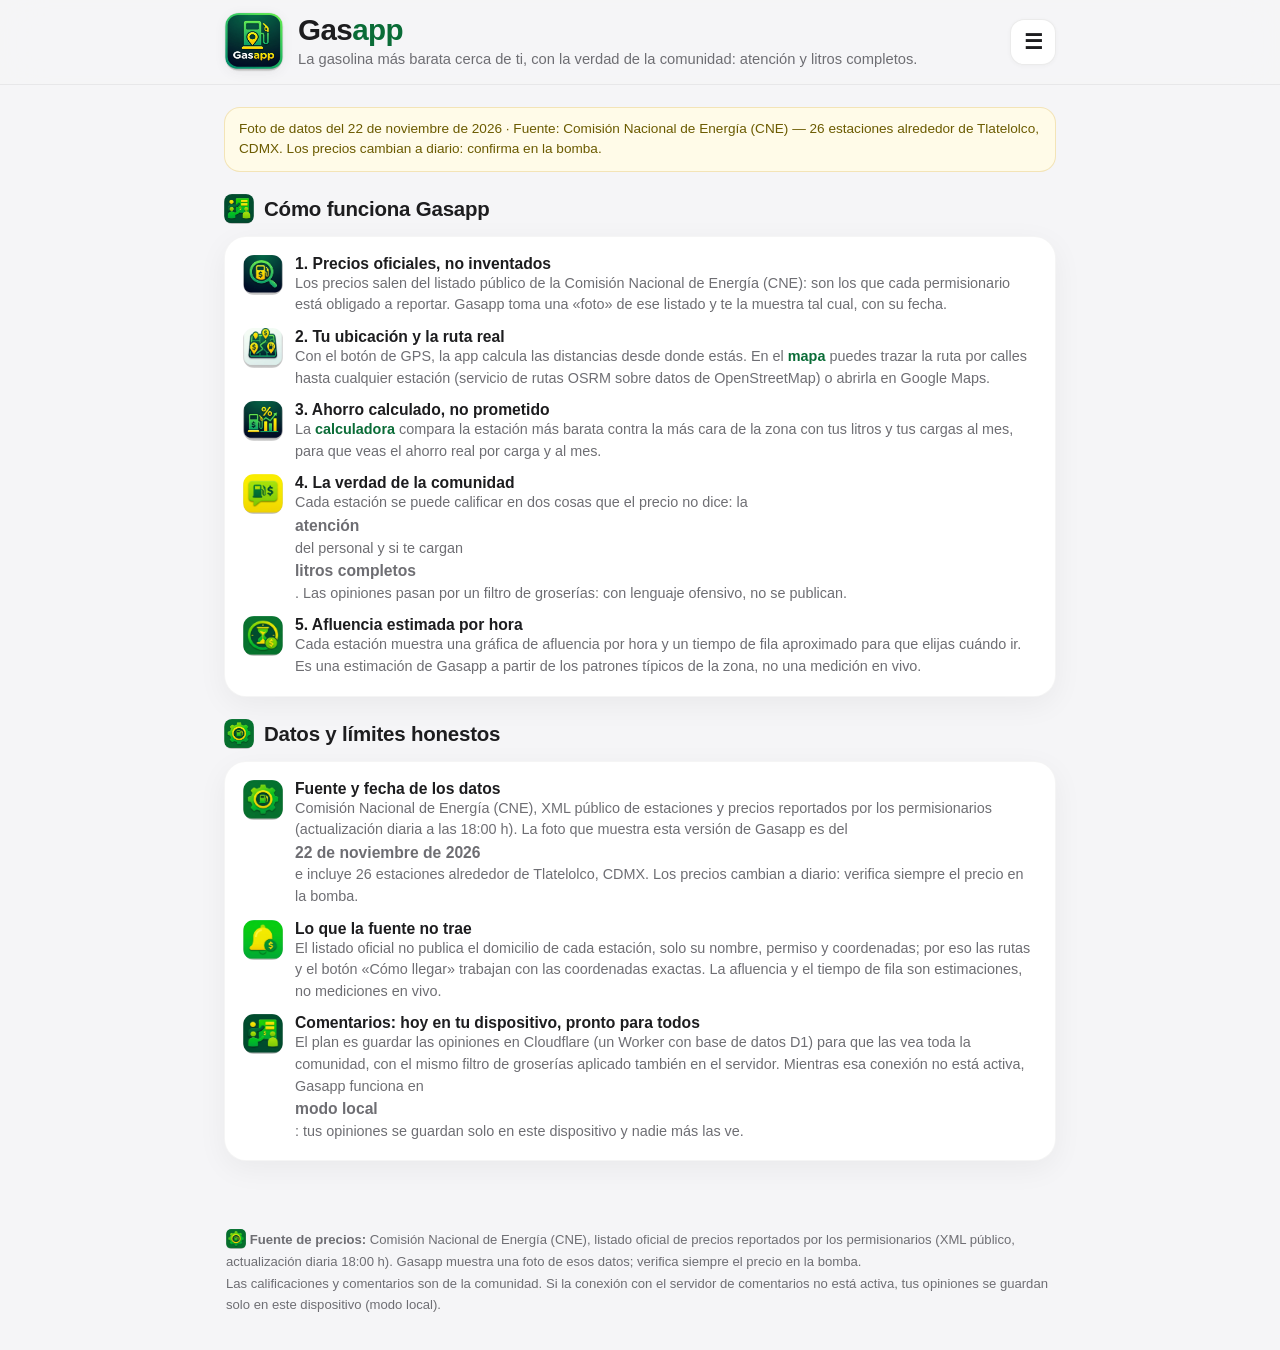
==== acerca.html @ 70cfd6b3 "Add files via upload" ====
<!DOCTYPE html>
<html lang="es">
<head>
<meta charset="UTF-8">
<meta name="viewport" content="width=device-width, initial-scale=1">
<title>Cómo funciona — Gasapp</title>
<meta name="description" content="Cómo funciona Gasapp: de dónde salen los precios, cómo se calculan las rutas y qué límites tienen los datos.">
<link rel="icon" type="image/png" href="assets/logo-gasapp.png">
<link rel="apple-touch-icon" href="assets/icon-192.png">
<link rel="manifest" href="manifest.json">
<meta name="theme-color" content="#f5f5f7">
<link rel="stylesheet" href="estilos.css">
</head>
<body>
<header>
  <a class="marca" href="index.html" aria-label="Gasapp — ir al inicio">
    <img class="logo" src="assets/logo-gasapp.png" alt="Logo de Gasapp">
    <div>
      <h1><span class="gas">Gas</span><span class="app">app</span></h1>
      <p>La gasolina más barata cerca de ti, con la verdad de la comunidad: atención y litros completos.</p>
    </div>
  </a>
  <button class="btn-menu" id="btnMenu" aria-label="Abrir el menú de navegación" aria-haspopup="true" aria-expanded="false" aria-controls="menuNav">☰</button>
  <nav class="menu" id="menuNav" aria-label="Navegación principal">
    <a href="index.html"><img src="assets/icono-favoritos.png" alt=""> Inicio</a>
    <a href="mapa.html"><img src="assets/icono-mapa.png" alt=""> Mapa</a>
    <a href="calculadora.html"><img src="assets/icono-estadisticas.png" alt=""> Calculadora</a>
    <a href="acerca.html"><img src="assets/icono-comunidad.png" alt=""> Cómo funciona</a>
    <button type="button" class="btn-instalar">📲 Descargar la app</button>
  </nav>
</header>
<main>
  <div class="aviso-datos" id="avisoDatos"></div>

  <div class="titulo-seccion"><img src="assets/icono-comunidad.png" alt=""> Cómo funciona Gasapp</div>
  <section class="panel">
    <div class="pasos">
      <div class="paso">
        <img src="assets/icono-buscar.png" alt="">
        <div><strong>1. Precios oficiales, no inventados</strong>
        <span>Los precios salen del listado público de la Comisión Nacional de Energía (CNE): son los que cada permisionario está obligado a reportar. Gasapp toma una «foto» de ese listado y te la muestra tal cual, con su fecha.</span></div>
      </div>
      <div class="paso">
        <img src="assets/icono-mapa.png" alt="">
        <div><strong>2. Tu ubicación y la ruta real</strong>
        <span>Con el botón de GPS, la app calcula las distancias desde donde estás. En el <a href="mapa.html" style="color:var(--verde); font-weight:600;">mapa</a> puedes trazar la ruta por calles hasta cualquier estación (servicio de rutas OSRM sobre datos de OpenStreetMap) o abrirla en Google Maps.</span></div>
      </div>
      <div class="paso">
        <img src="assets/icono-estadisticas.png" alt="">
        <div><strong>3. Ahorro calculado, no prometido</strong>
        <span>La <a href="calculadora.html" style="color:var(--verde); font-weight:600;">calculadora</a> compara la estación más barata contra la más cara de la zona con tus litros y tus cargas al mes, para que veas el ahorro real por carga y al mes.</span></div>
      </div>
      <div class="paso">
        <img src="assets/icono-resenas.png" alt="">
        <div><strong>4. La verdad de la comunidad</strong>
        <span>Cada estación se puede calificar en dos cosas que el precio no dice: la <strong>atención</strong> del personal y si te cargan <strong>litros completos</strong>. Las opiniones pasan por un filtro de groserías: con lenguaje ofensivo, no se publican.</span></div>
      </div>
      <div class="paso">
        <img src="assets/icono-tiempo.png" alt="">
        <div><strong>5. Afluencia estimada por hora</strong>
        <span>Cada estación muestra una gráfica de afluencia por hora y un tiempo de fila aproximado para que elijas cuándo ir. Es una estimación de Gasapp a partir de los patrones típicos de la zona, no una medición en vivo.</span></div>
      </div>
    </div>
  </section>

  <div class="titulo-seccion"><img src="assets/icono-ajustes.png" alt=""> Datos y límites honestos</div>
  <section class="panel">
    <div class="pasos">
      <div class="paso">
        <img src="assets/icono-ajustes.png" alt="">
        <div><strong>Fuente y fecha de los datos</strong>
        <span>Comisión Nacional de Energía (CNE), XML público de estaciones y precios reportados por los permisionarios (actualización diaria a las 18:00 h). La foto que muestra esta versión de Gasapp es del <strong id="fechaFoto"></strong> e incluye 26 estaciones alrededor de Tlatelolco, CDMX. Los precios cambian a diario: verifica siempre el precio en la bomba.</span></div>
      </div>
      <div class="paso">
        <img src="assets/icono-alertas.png" alt="">
        <div><strong>Lo que la fuente no trae</strong>
        <span>El listado oficial no publica el domicilio de cada estación, solo su nombre, permiso y coordenadas; por eso las rutas y el botón «Cómo llegar» trabajan con las coordenadas exactas. La afluencia y el tiempo de fila son estimaciones, no mediciones en vivo.</span></div>
      </div>
      <div class="paso">
        <img src="assets/icono-comunidad.png" alt="">
        <div><strong>Comentarios: hoy en tu dispositivo, pronto para todos</strong>
        <span>El plan es guardar las opiniones en Cloudflare (un Worker con base de datos D1) para que las vea toda la comunidad, con el mismo filtro de groserías aplicado también en el servidor. Mientras esa conexión no está activa, Gasapp funciona en <strong>modo local</strong>: tus opiniones se guardan solo en este dispositivo y nadie más las ve.</span></div>
      </div>
    </div>
  </section>
</main>

<footer>
  <p><img src="assets/icono-ajustes.png" alt=""> <strong>Fuente de precios:</strong> Comisión Nacional de Energía (CNE), listado oficial de precios reportados por los permisionarios (XML público, actualización diaria 18:00 h). Gasapp muestra una foto de esos datos; verifica siempre el precio en la bomba.</p>
  <p>Las calificaciones y comentarios son de la comunidad. Si la conexión con el servidor de comentarios no está activa, tus opiniones se guardan solo en este dispositivo (modo local).</p>
</footer>
<script src="datos.js"></script>
<script src="app.js"></script>
<script>
"use strict";
pintarAvisoDatos(document.getElementById("avisoDatos"));
document.getElementById("fechaFoto").textContent = FECHA_FOTO;
</script>
</body>
</html>
---- estilos.css ----
:root{
    --fondo:#f5f5f7;
    --tarjeta:#ffffff; --tarjeta2:#f5f5f7;
    --verde:#0a6c37; --verde-oscuro:#064a26; --verde-suave:#0a6c37;
    --tinte-verde:#e9f6ee;
    --amarillo:#ffd21f; --amarillo2:#c9930a;
    --texto:#1d1d1f; --texto2:#6e6e73;
    --borde:rgba(0,0,0,.08);
    --sombra:0 8px 30px rgba(0,0,0,.05);
    --sombra-suave:0 2px 12px rgba(0,0,0,.05);
  }
  *{box-sizing:border-box; margin:0; padding:0;}
  body{
    font-family:-apple-system,BlinkMacSystemFont,"SF Pro Display","SF Pro Text",Inter,"Segoe UI",Roboto,Helvetica,Arial,sans-serif;
    color:var(--texto);
    background:var(--fondo);
    min-height:100vh;
    -webkit-font-smoothing:antialiased;
    text-rendering:optimizeLegibility;
  }
  ::selection{background:rgba(10,108,55,.18);}
  a{text-decoration:none; color:inherit;}
  header{
    position:sticky; top:0; z-index:40;
    display:flex; gap:14px; align-items:center;
    width:100%;
    padding:12px max(16px, calc((100% - 860px) / 2 + 14px));
    background:rgba(245,245,247,.78);
    -webkit-backdrop-filter:saturate(180%) blur(20px);
    backdrop-filter:saturate(180%) blur(20px);
    border-bottom:1px solid rgba(0,0,0,.06);
  }
  header img.logo{width:60px; height:60px; border-radius:15px; box-shadow:var(--sombra-suave); border:1px solid rgba(0,0,0,.05);}
  header h1{font-size:1.85rem; font-weight:700; letter-spacing:-.02em; line-height:1.1;}
  header h1 .gas{color:var(--texto);} header h1 .app{color:var(--verde);}
  header p{color:var(--texto2); font-size:.92rem; margin-top:3px; line-height:1.4;}
  main{max-width:860px; margin:0 auto; padding:22px 14px 48px;}
  .aviso-datos{
    background:#fffbe8; border:1px solid rgba(201,147,10,.22);
    color:#6b5b00; border-radius:16px; padding:11px 14px; font-size:.85rem; line-height:1.5; margin-bottom:16px;
  }
  .panel{
    background:var(--tarjeta); border:1px solid rgba(0,0,0,.04);
    border-radius:22px; padding:18px; margin-bottom:16px;
    box-shadow:var(--sombra);
  }
  .fila{display:flex; flex-wrap:wrap; gap:8px; align-items:center;}
  .fila + .fila{margin-top:12px;}
  .etiqueta{font-size:.82rem; color:var(--texto2); width:100%; font-weight:500;}
  button{
    font:inherit; cursor:pointer; border-radius:999px; border:1px solid var(--borde);
    background:#fff; color:var(--texto); padding:9px 16px;
    display:inline-flex; align-items:center; gap:7px; font-size:.9rem; font-weight:600;
    box-shadow:0 1px 4px rgba(0,0,0,.04);
    transition:background .18s ease, box-shadow .18s ease, transform .18s ease;
  }
  button:hover{box-shadow:0 4px 14px rgba(0,0,0,.08);}
  button:active{transform:scale(.98);}
  button img{width:22px; height:22px; border-radius:6px;}
  button.activo{background:var(--verde); color:#fff; border-color:transparent; font-weight:700; box-shadow:0 4px 14px rgba(10,108,55,.28);}
  button.destacado{background:var(--verde); color:#fff; border-color:transparent; font-weight:700; box-shadow:0 4px 14px rgba(10,108,55,.28);}
  button:disabled{opacity:.55; cursor:default;}
  input[type="search"], input[type="number"], input[type="text"], textarea{
    font:inherit; color:var(--texto); background:var(--tarjeta2);
    border:1px solid rgba(0,0,0,.06); border-radius:12px; padding:10px 12px; width:100%;
    transition:border-color .18s ease, box-shadow .18s ease, background .18s ease;
  }
  textarea{resize:vertical; min-height:64px;}
  input::placeholder, textarea::placeholder{color:#aeaeb2;}
  input:focus, textarea:focus{outline:none; background:#fff; border-color:rgba(10,108,55,.45); box-shadow:0 0 0 4px rgba(10,108,55,.12);}
  .buscador{display:flex; gap:8px; align-items:center; flex:1; min-width:200px;}
  .buscador img{width:30px; height:30px; border-radius:8px;}
  .calc-grid{display:flex; flex-wrap:wrap; gap:10px;}
  .calc-grid label{flex:1; min-width:130px; font-size:.85rem; color:var(--texto2); font-weight:500;}
  .calc-grid input{margin-top:5px;}
  .calc-res{margin-top:13px; font-size:.95rem; line-height:1.6; color:var(--texto);}
  .calc-res strong{color:var(--verde);}
  .titulo-seccion{display:flex; align-items:center; gap:10px; font-size:1.28rem; font-weight:700; letter-spacing:-.01em; margin:22px 0 12px;}
  .titulo-seccion img{width:30px; height:30px; border-radius:8px;}
  .tarjeta-est{
    background:var(--tarjeta); border:1px solid rgba(0,0,0,.04); border-radius:22px;
    padding:18px; margin-bottom:14px;
    box-shadow:var(--sombra);
  }
  .tarjeta-est.mejor{border-color:rgba(255,210,31,.75); box-shadow:0 0 0 1px rgba(255,210,31,.65) inset, 0 8px 30px rgba(201,147,10,.10);}
  .est-top{display:flex; justify-content:space-between; gap:10px; align-items:flex-start;}
  .est-nombre{font-weight:600; font-size:1.05rem; letter-spacing:-.01em; line-height:1.3;}
  .est-meta{color:var(--texto2); font-size:.82rem; margin-top:3px; line-height:1.45;}
  .insignia{
    background:#fff1a8; color:#5c4a00; font-weight:700; font-size:.7rem; letter-spacing:.04em;
    padding:5px 10px; border-radius:999px; white-space:nowrap; border:1px solid rgba(201,147,10,.25);
  }
  .precios{display:flex; gap:10px; margin-top:14px; flex-wrap:wrap;}
  .precio{
    flex:1; min-width:96px; background:var(--tarjeta2); border:1px solid rgba(0,0,0,.03);
    border-radius:16px; padding:10px; text-align:center;
  }
  .precio .tipo{font-size:.72rem; font-weight:600; color:var(--texto2); text-transform:uppercase; letter-spacing:.07em;}
  .precio .valor{font-size:1.35rem; font-weight:700; letter-spacing:-.01em; margin-top:3px; color:var(--texto);}
  .precio.sel{border-color:rgba(10,108,55,.35); background:var(--tinte-verde);}
  .precio.sel .valor{color:var(--verde);}
  .precio.sin{opacity:.45;}
  .est-acciones{display:flex; flex-wrap:wrap; gap:8px; margin-top:13px; align-items:center;}
  .calif{font-size:.88rem; font-weight:600; color:var(--amarillo2);}
  .calif small{color:var(--texto2); font-weight:400;}
  .sin-calif{font-size:.85rem; color:var(--texto2);}
  /* Modal de detalle */
  #velo{
    position:fixed; inset:0; background:rgba(29,29,31,.42); z-index:50;
    -webkit-backdrop-filter:blur(6px); backdrop-filter:blur(6px);
    display:none; overflow-y:auto; padding:22px 10px;
  }
  #velo.abierto{display:block;}
  .detalle{
    background:#fff; border:1px solid rgba(0,0,0,.04); border-radius:24px;
    max-width:640px; margin:0 auto; padding:24px;
    box-shadow:0 24px 70px rgba(0,0,0,.25);
  }
  .detalle h2{font-size:1.45rem; font-weight:700; letter-spacing:-.01em; line-height:1.25;}
  .cerrar{float:right;}
  .afluencia{display:flex; align-items:flex-end; gap:3px; height:90px; margin:10px 0 4px;}
  .afluencia .barra{
    flex:1; background:#1fa055; border-radius:5px 5px 0 0; min-height:4px; position:relative;
  }
  .afluencia .barra.pico{background:var(--amarillo);}
  .afluencia .barra.ahora{outline:2px solid var(--verde-oscuro); outline-offset:1px;}
  .horas{display:flex; justify-content:space-between; font-size:.68rem; color:var(--texto2);}
  .comentario{border-top:1px solid rgba(0,0,0,.06); padding:12px 0;}
  .comentario .quien{font-weight:600; font-size:.9rem;}
  .comentario .cuando{color:var(--texto2); font-size:.78rem; font-weight:400;}
  .comentario p{font-size:.92rem; margin-top:3px; line-height:1.5;}
  .estrellas{display:inline-flex; gap:2px;}
  .estrellas button{
    background:none; border:none; box-shadow:none; padding:2px; font-size:1.45rem; color:#d1d1d6; line-height:1;
  }
  .estrellas button:hover{box-shadow:none; transform:none;}
  .estrellas button.on{color:#ffb340;}
  .campo{margin-top:13px;}
  .campo label{display:block; font-size:.86rem; color:var(--texto2); font-weight:500; margin-bottom:5px;}
  .aviso{border-radius:12px; padding:10px 12px; font-size:.88rem; margin-top:12px; display:none; line-height:1.45;}
  .aviso.error{display:block; background:#fff2f2; border:1px solid #f0c6c6; color:#a4262c;}
  .aviso.ok{display:block; background:var(--tinte-verde); border:1px solid #bfe3cd; color:#0a5c2e;}
  footer{max-width:860px; margin:0 auto; padding:4px 16px 34px; color:var(--texto2); font-size:.82rem; line-height:1.65;}
  footer img{width:20px; height:20px; border-radius:5px; vertical-align:-5px;}
  @media (max-width:520px){
    header{padding:10px 14px;}
    header h1{font-size:1.5rem;}
    header img.logo{width:50px;height:50px; border-radius:13px;}
    header p{font-size:.85rem;}
    main{padding-top:16px;}
    .panel{padding:15px;}
    .tarjeta-est{padding:15px;}
    .detalle{padding:18px;}
    .titulo-seccion{font-size:1.15rem;}
  }

  /* ===== Encabezado compartido y menú desplegable ===== */
  .marca{display:flex; gap:14px; align-items:center; flex:1; min-width:0;}
  .btn-menu{
    flex:none; width:46px; height:46px; padding:0; justify-content:center;
    font-size:1.3rem; line-height:1; border-radius:14px;
  }
  .menu{
    position:absolute; top:calc(100% + 8px);
    right:max(14px, calc((100% - 860px) / 2 + 14px));
    background:#fff; border:1px solid rgba(0,0,0,.06); border-radius:18px;
    box-shadow:0 18px 50px rgba(0,0,0,.16);
    padding:8px; min-width:220px; z-index:60;
    display:flex; flex-direction:column; gap:2px;
    opacity:0; visibility:hidden; transform:translateY(-6px);
    transition:opacity .18s ease, transform .18s ease, visibility .18s;
  }
  .menu.abierto{opacity:1; visibility:visible; transform:translateY(0);}
  .menu a{
    padding:11px 14px; border-radius:12px; font-weight:600; font-size:.95rem;
    display:flex; align-items:center; gap:10px;
  }
  .menu a img{width:24px; height:24px; border-radius:7px;}
  .menu a:hover{background:var(--tarjeta2);}
  .menu a.activo{background:var(--tinte-verde); color:var(--verde-oscuro);}
  /* Enlaces con apariencia de botón */
  a.boton{
    font:inherit; cursor:pointer; border-radius:999px; border:1px solid var(--borde);
    background:#fff; color:var(--texto); padding:9px 16px;
    display:inline-flex; align-items:center; gap:7px; font-size:.9rem; font-weight:600;
    box-shadow:0 1px 4px rgba(0,0,0,.04);
    transition:background .18s ease, box-shadow .18s ease, transform .18s ease;
  }
  a.boton:hover{box-shadow:0 4px 14px rgba(0,0,0,.08);}
  a.boton:active{transform:scale(.98);}
  a.boton img{width:22px; height:22px; border-radius:6px;}
  a.boton.destacado{background:var(--verde); color:#fff; border-color:transparent; font-weight:700; box-shadow:0 4px 14px rgba(10,108,55,.28);}
  select{
    font:inherit; color:var(--texto); background:var(--tarjeta2);
    border:1px solid rgba(0,0,0,.06); border-radius:12px; padding:10px 12px; width:100%;
  }
  select:focus{outline:none; background:#fff; border-color:rgba(10,108,55,.45); box-shadow:0 0 0 4px rgba(10,108,55,.12);}
  /* ===== Mapa (Leaflet) ===== */
  #mapa{
    height:68vh; min-height:380px; border-radius:22px; overflow:hidden;
    border:1px solid rgba(0,0,0,.05); box-shadow:var(--sombra);
    position:relative; z-index:0; background:#e8e8e3;
  }
  .marcador-precio{
    background:var(--verde); color:#fff; font-weight:700; font-size:.78rem;
    border-radius:999px; padding:4px 9px; border:2px solid #fff;
    box-shadow:0 3px 10px rgba(0,0,0,.3); white-space:nowrap; text-align:center;
  }
  .marcador-precio.mejor{background:var(--amarillo); color:#5c4a00;}
  .marcador-usuario{
    background:#0071e3; color:#fff; font-size:.75rem; font-weight:700;
    border-radius:999px; padding:4px 9px; border:2px solid #fff;
    box-shadow:0 3px 10px rgba(0,0,0,.3); white-space:nowrap;
  }
  .leaflet-popup-content{font-family:inherit; font-size:.9rem; line-height:1.45;}
  .leaflet-popup-content .pop-nombre{font-weight:700; font-size:.95rem;}
  .leaflet-popup-content .pop-precio{color:var(--verde); font-weight:700;}
  .ruta-info{font-size:.95rem; line-height:1.6;}
  .ruta-info strong{color:var(--verde);}
  /* ===== Detalle de estación (página) ===== */
  .detalle-pag h2{font-size:1.55rem; font-weight:700; letter-spacing:-.01em; line-height:1.25;}
  .pasos{display:grid; gap:12px;}
  .paso{display:flex; gap:12px; align-items:flex-start;}
  .paso img{width:40px; height:40px; border-radius:11px; flex:none;}
  .paso strong{display:block; font-size:.98rem;}
  .paso span{color:var(--texto2); font-size:.9rem; line-height:1.5;}
  @media (max-width:520px){
    .menu{left:14px; right:14px; min-width:0;}
    #mapa{height:60vh;}
  }
  /* ===== PWA: botón de instalación y hoja de instrucciones ===== */
  .menu button{
    font:inherit; text-align:left; background:none; border:none; box-shadow:none;
    padding:11px 14px; border-radius:12px; font-weight:600; font-size:.95rem;
    display:flex; align-items:center; gap:10px; width:100%; color:var(--verde-oscuro);
  }
  .menu button:hover{background:var(--tinte-verde); box-shadow:none;}
  .menu button:active{transform:none;}
  .hoja-instalar{
    position:fixed; left:14px; right:14px; bottom:14px; z-index:90;
    max-width:560px; margin:0 auto;
    background:#fff; border:1px solid rgba(0,0,0,.06); border-radius:22px;
    box-shadow:0 24px 70px rgba(0,0,0,.28);
    padding:20px; display:none;
  }
  .hoja-instalar.visible{display:block;}
  .hoja-titulo{font-size:1.15rem; font-weight:700; letter-spacing:-.01em; margin-bottom:8px;}
  .hoja-texto{font-size:.93rem; line-height:1.6; color:var(--texto); margin-bottom:14px;}
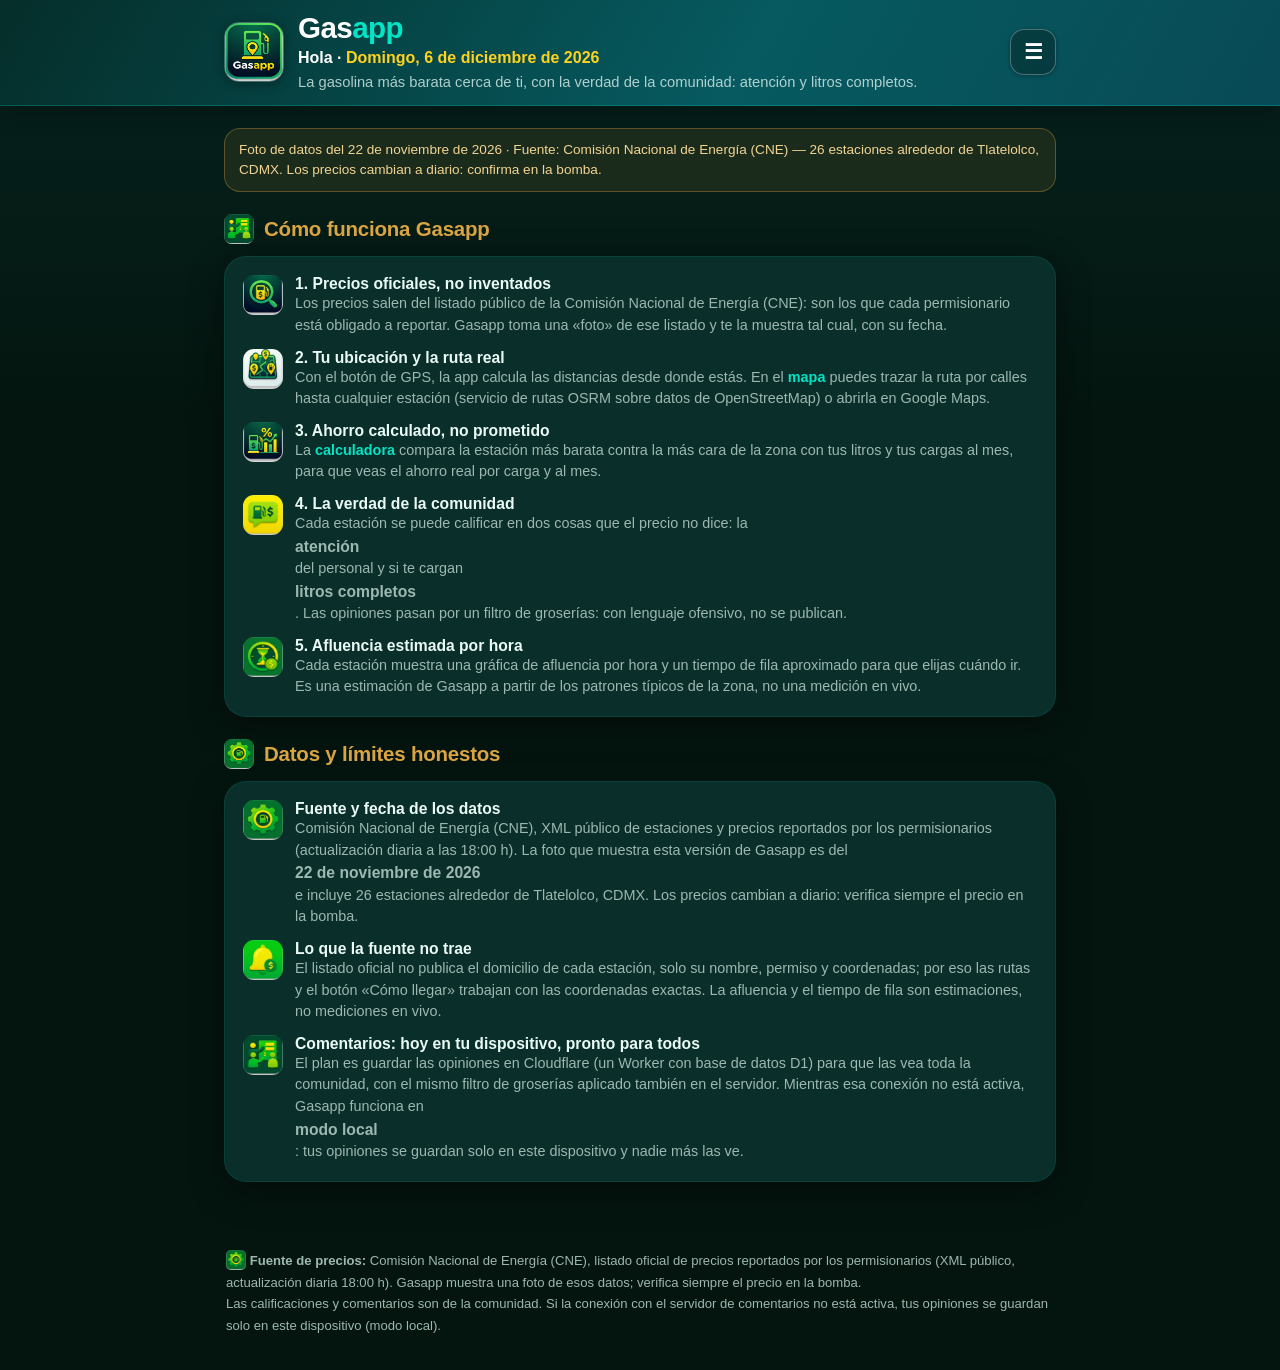
==== commit 01db2171: "Add files via upload" ====
--- a/acerca.html
+++ b/acerca.html
@@ -8,7 +8,7 @@
 <link rel="icon" type="image/png" href="assets/logo-gasapp.png">
 <link rel="apple-touch-icon" href="assets/icon-192.png">
 <link rel="manifest" href="manifest.json">
-<meta name="theme-color" content="#f5f5f7">
+<meta name="theme-color" content="#04150f">
 <link rel="stylesheet" href="estilos.css">
 </head>
 <body>
@@ -17,6 +17,7 @@
     <img class="logo" src="assets/logo-gasapp.png" alt="Logo de Gasapp">
     <div>
       <h1><span class="gas">Gas</span><span class="app">app</span></h1>
+      <p class="saludo">Hola · <span class="fecha-hoy"></span></p>
       <p>La gasolina más barata cerca de ti, con la verdad de la comunidad: atención y litros completos.</p>
     </div>
   </a>
@@ -25,6 +26,7 @@
     <a href="index.html"><img src="assets/icono-favoritos.png" alt=""> Inicio</a>
     <a href="mapa.html"><img src="assets/icono-mapa.png" alt=""> Mapa</a>
     <a href="calculadora.html"><img src="assets/icono-estadisticas.png" alt=""> Calculadora</a>
+    <a href="radio.html"><img src="assets/icono-alertas.png" alt=""> Radio</a>
     <a href="acerca.html"><img src="assets/icono-comunidad.png" alt=""> Cómo funciona</a>
     <button type="button" class="btn-instalar">📲 Descargar la app</button>
   </nav>
--- a/estilos.css
+++ b/estilos.css
@@ -1,46 +1,48 @@
   :root{
-    --fondo:#f5f5f7;
-    --tarjeta:#ffffff; --tarjeta2:#f5f5f7;
-    --verde:#0a6c37; --verde-oscuro:#064a26; --verde-suave:#0a6c37;
-    --tinte-verde:#e9f6ee;
-    --amarillo:#ffd21f; --amarillo2:#c9930a;
-    --texto:#1d1d1f; --texto2:#6e6e73;
-    --borde:rgba(0,0,0,.08);
-    --sombra:0 8px 30px rgba(0,0,0,.05);
-    --sombra-suave:0 2px 12px rgba(0,0,0,.05);
+    --fondo:#04150f;
+    --fondo2:#06231f;
+    --tarjeta:#0a2e29; --tarjeta2:#07231e;
+    --verde:#00e5c7; --verde-oscuro:#5eead4; --verde-suave:#0a2e29;
+    --tinte-verde:#0e3d35;
+    --amarillo:#ffd21f; --amarillo2:#d9a441;
+    --texto:#eafaf5; --texto2:#9db8b1;
+    --borde:rgba(0,229,199,.16);
+    --sombra:0 10px 34px rgba(0,0,0,.45);
+    --sombra-suave:0 2px 12px rgba(0,0,0,.35);
   }
   *{box-sizing:border-box; margin:0; padding:0;}
   body{
     font-family:-apple-system,BlinkMacSystemFont,"SF Pro Display","SF Pro Text",Inter,"Segoe UI",Roboto,Helvetica,Arial,sans-serif;
     color:var(--texto);
-    background:var(--fondo);
+    background:linear-gradient(180deg, var(--fondo2) 0, var(--fondo) 420px) fixed, var(--fondo);
     min-height:100vh;
     -webkit-font-smoothing:antialiased;
     text-rendering:optimizeLegibility;
   }
-  ::selection{background:rgba(10,108,55,.18);}
+  ::selection{background:rgba(0,229,199,.28);}
   a{text-decoration:none; color:inherit;}
   header{
     position:sticky; top:0; z-index:40;
     display:flex; gap:14px; align-items:center;
     width:100%;
     padding:12px max(16px, calc((100% - 860px) / 2 + 14px));
-    background:rgba(245,245,247,.78);
-    -webkit-backdrop-filter:saturate(180%) blur(20px);
-    backdrop-filter:saturate(180%) blur(20px);
-    border-bottom:1px solid rgba(0,0,0,.06);
-  }
-  header img.logo{width:60px; height:60px; border-radius:15px; box-shadow:var(--sombra-suave); border:1px solid rgba(0,0,0,.05);}
+    background:linear-gradient(120deg, #052e2a 0%, #065a60 58%, #084a56 100%);
+    border-bottom:1px solid rgba(0,229,199,.25);
+    box-shadow:0 6px 24px rgba(0,0,0,.35);
+  }
+  header img.logo{width:60px; height:60px; border-radius:15px; box-shadow:var(--sombra-suave); border:1px solid rgba(255,255,255,.25);}
   header h1{font-size:1.85rem; font-weight:700; letter-spacing:-.02em; line-height:1.1;}
-  header h1 .gas{color:var(--texto);} header h1 .app{color:var(--verde);}
-  header p{color:var(--texto2); font-size:.92rem; margin-top:3px; line-height:1.4;}
+  header h1 .gas{color:#ffffff;} header h1 .app{color:var(--verde);}
+  header p{color:rgba(234,250,245,.75); font-size:.92rem; margin-top:3px; line-height:1.4;}
+  header p.saludo{color:#ffffff; font-size:1rem; font-weight:600; margin-top:2px;}
+  header p.saludo .fecha-hoy{color:var(--amarillo); font-weight:600;}
   main{max-width:860px; margin:0 auto; padding:22px 14px 48px;}
   .aviso-datos{
-    background:#fffbe8; border:1px solid rgba(201,147,10,.22);
-    color:#6b5b00; border-radius:16px; padding:11px 14px; font-size:.85rem; line-height:1.5; margin-bottom:16px;
+    background:rgba(217,164,65,.10); border:1px solid rgba(217,164,65,.35);
+    color:#f2d492; border-radius:16px; padding:11px 14px; font-size:.85rem; line-height:1.5; margin-bottom:16px;
   }
   .panel{
-    background:var(--tarjeta); border:1px solid rgba(0,0,0,.04);
+    background:var(--tarjeta); border:1px solid rgba(0,229,199,.10);
     border-radius:22px; padding:18px; margin-bottom:16px;
     box-shadow:var(--sombra);
   }
@@ -49,25 +51,26 @@
   .etiqueta{font-size:.82rem; color:var(--texto2); width:100%; font-weight:500;}
   button{
     font:inherit; cursor:pointer; border-radius:999px; border:1px solid var(--borde);
-    background:#fff; color:var(--texto); padding:9px 16px;
+    background:#0d362f; color:var(--texto); padding:9px 16px;
     display:inline-flex; align-items:center; gap:7px; font-size:.9rem; font-weight:600;
-    box-shadow:0 1px 4px rgba(0,0,0,.04);
+    box-shadow:0 1px 4px rgba(0,0,0,.3);
     transition:background .18s ease, box-shadow .18s ease, transform .18s ease;
   }
-  button:hover{box-shadow:0 4px 14px rgba(0,0,0,.08);}
+  button:hover{box-shadow:0 4px 14px rgba(0,0,0,.45);}
   button:active{transform:scale(.98);}
   button img{width:22px; height:22px; border-radius:6px;}
-  button.activo{background:var(--verde); color:#fff; border-color:transparent; font-weight:700; box-shadow:0 4px 14px rgba(10,108,55,.28);}
-  button.destacado{background:var(--verde); color:#fff; border-color:transparent; font-weight:700; box-shadow:0 4px 14px rgba(10,108,55,.28);}
+  button.activo{background:var(--verde); color:#03231d; border-color:transparent; font-weight:700; box-shadow:0 4px 14px rgba(0,229,199,.30);}
+  button.destacado{background:var(--verde); color:#03231d; border-color:transparent; font-weight:700; box-shadow:0 4px 14px rgba(0,229,199,.30);}
   button:disabled{opacity:.55; cursor:default;}
   input[type="search"], input[type="number"], input[type="text"], textarea{
     font:inherit; color:var(--texto); background:var(--tarjeta2);
-    border:1px solid rgba(0,0,0,.06); border-radius:12px; padding:10px 12px; width:100%;
+    border:1px solid rgba(0,229,199,.14); border-radius:12px; padding:10px 12px; width:100%;
     transition:border-color .18s ease, box-shadow .18s ease, background .18s ease;
   }
   textarea{resize:vertical; min-height:64px;}
-  input::placeholder, textarea::placeholder{color:#aeaeb2;}
-  input:focus, textarea:focus{outline:none; background:#fff; border-color:rgba(10,108,55,.45); box-shadow:0 0 0 4px rgba(10,108,55,.12);}
+  input::placeholder, textarea::placeholder{color:#5f7a73;}
+  input:focus, textarea:focus{outline:none; background:#0a2e29; border-color:rgba(0,229,199,.5); box-shadow:0 0 0 4px rgba(0,229,199,.15);}
+  input[type="range"]{accent-color:var(--verde); cursor:pointer;}
   .buscador{display:flex; gap:8px; align-items:center; flex:1; min-width:200px;}
   .buscador img{width:30px; height:30px; border-radius:8px;}
   .calc-grid{display:flex; flex-wrap:wrap; gap:10px;}
@@ -75,71 +78,71 @@
   .calc-grid input{margin-top:5px;}
   .calc-res{margin-top:13px; font-size:.95rem; line-height:1.6; color:var(--texto);}
   .calc-res strong{color:var(--verde);}
-  .titulo-seccion{display:flex; align-items:center; gap:10px; font-size:1.28rem; font-weight:700; letter-spacing:-.01em; margin:22px 0 12px;}
+  .titulo-seccion{display:flex; align-items:center; gap:10px; font-size:1.28rem; font-weight:700; letter-spacing:-.01em; margin:22px 0 12px; color:var(--amarillo2);}
   .titulo-seccion img{width:30px; height:30px; border-radius:8px;}
   .tarjeta-est{
-    background:var(--tarjeta); border:1px solid rgba(0,0,0,.04); border-radius:22px;
+    background:var(--tarjeta); border:1px solid rgba(0,229,199,.10); border-radius:22px;
     padding:18px; margin-bottom:14px;
     box-shadow:var(--sombra);
   }
-  .tarjeta-est.mejor{border-color:rgba(255,210,31,.75); box-shadow:0 0 0 1px rgba(255,210,31,.65) inset, 0 8px 30px rgba(201,147,10,.10);}
+  .tarjeta-est.mejor{border-color:rgba(255,210,31,.8); box-shadow:0 0 0 1px rgba(255,210,31,.55) inset, 0 8px 30px rgba(201,147,10,.18);}
   .est-top{display:flex; justify-content:space-between; gap:10px; align-items:flex-start;}
   .est-nombre{font-weight:600; font-size:1.05rem; letter-spacing:-.01em; line-height:1.3;}
   .est-meta{color:var(--texto2); font-size:.82rem; margin-top:3px; line-height:1.45;}
   .insignia{
-    background:#fff1a8; color:#5c4a00; font-weight:700; font-size:.7rem; letter-spacing:.04em;
-    padding:5px 10px; border-radius:999px; white-space:nowrap; border:1px solid rgba(201,147,10,.25);
+    background:linear-gradient(180deg, #ffd21f, #f5b921); color:#4a3800; font-weight:700; font-size:.7rem; letter-spacing:.04em;
+    padding:5px 10px; border-radius:999px; white-space:nowrap; border:1px solid rgba(255,210,31,.5);
   }
   .precios{display:flex; gap:10px; margin-top:14px; flex-wrap:wrap;}
   .precio{
-    flex:1; min-width:96px; background:var(--tarjeta2); border:1px solid rgba(0,0,0,.03);
+    flex:1; min-width:96px; background:var(--tarjeta2); border:1px solid rgba(0,229,199,.08);
     border-radius:16px; padding:10px; text-align:center;
   }
   .precio .tipo{font-size:.72rem; font-weight:600; color:var(--texto2); text-transform:uppercase; letter-spacing:.07em;}
-  .precio .valor{font-size:1.35rem; font-weight:700; letter-spacing:-.01em; margin-top:3px; color:var(--texto);}
-  .precio.sel{border-color:rgba(10,108,55,.35); background:var(--tinte-verde);}
+  .precio .valor{font-size:1.35rem; font-weight:700; letter-spacing:-.01em; margin-top:3px; color:var(--verde);}
+  .precio.sel{border-color:rgba(0,229,199,.45); background:var(--tinte-verde);}
   .precio.sel .valor{color:var(--verde);}
   .precio.sin{opacity:.45;}
   .est-acciones{display:flex; flex-wrap:wrap; gap:8px; margin-top:13px; align-items:center;}
-  .calif{font-size:.88rem; font-weight:600; color:var(--amarillo2);}
+  .calif{font-size:.88rem; font-weight:600; color:#f5b921;}
   .calif small{color:var(--texto2); font-weight:400;}
   .sin-calif{font-size:.85rem; color:var(--texto2);}
   /* Modal de detalle */
   #velo{
-    position:fixed; inset:0; background:rgba(29,29,31,.42); z-index:50;
+    position:fixed; inset:0; background:rgba(0,0,0,.62); z-index:50;
     -webkit-backdrop-filter:blur(6px); backdrop-filter:blur(6px);
     display:none; overflow-y:auto; padding:22px 10px;
   }
   #velo.abierto{display:block;}
   .detalle{
-    background:#fff; border:1px solid rgba(0,0,0,.04); border-radius:24px;
-    max-width:640px; margin:0 auto; padding:24px;
-    box-shadow:0 24px 70px rgba(0,0,0,.25);
+    background:var(--tarjeta); border:1px solid rgba(0,229,199,.14); border-radius:24px;
+    max-width:640px; margin:0 auto; padding:24px; color:var(--texto);
+    box-shadow:0 24px 70px rgba(0,0,0,.55);
   }
   .detalle h2{font-size:1.45rem; font-weight:700; letter-spacing:-.01em; line-height:1.25;}
   .cerrar{float:right;}
   .afluencia{display:flex; align-items:flex-end; gap:3px; height:90px; margin:10px 0 4px;}
   .afluencia .barra{
-    flex:1; background:#1fa055; border-radius:5px 5px 0 0; min-height:4px; position:relative;
+    flex:1; background:#0bbf8f; border-radius:5px 5px 0 0; min-height:4px; position:relative;
   }
   .afluencia .barra.pico{background:var(--amarillo);}
-  .afluencia .barra.ahora{outline:2px solid var(--verde-oscuro); outline-offset:1px;}
+  .afluencia .barra.ahora{outline:2px solid var(--amarillo); outline-offset:1px;}
   .horas{display:flex; justify-content:space-between; font-size:.68rem; color:var(--texto2);}
-  .comentario{border-top:1px solid rgba(0,0,0,.06); padding:12px 0;}
+  .comentario{border-top:1px solid rgba(0,229,199,.10); padding:12px 0;}
   .comentario .quien{font-weight:600; font-size:.9rem;}
   .comentario .cuando{color:var(--texto2); font-size:.78rem; font-weight:400;}
   .comentario p{font-size:.92rem; margin-top:3px; line-height:1.5;}
   .estrellas{display:inline-flex; gap:2px;}
   .estrellas button{
-    background:none; border:none; box-shadow:none; padding:2px; font-size:1.45rem; color:#d1d1d6; line-height:1;
+    background:none; border:none; box-shadow:none; padding:2px; font-size:1.45rem; color:#27544b; line-height:1;
   }
   .estrellas button:hover{box-shadow:none; transform:none;}
   .estrellas button.on{color:#ffb340;}
   .campo{margin-top:13px;}
   .campo label{display:block; font-size:.86rem; color:var(--texto2); font-weight:500; margin-bottom:5px;}
   .aviso{border-radius:12px; padding:10px 12px; font-size:.88rem; margin-top:12px; display:none; line-height:1.45;}
-  .aviso.error{display:block; background:#fff2f2; border:1px solid #f0c6c6; color:#a4262c;}
-  .aviso.ok{display:block; background:var(--tinte-verde); border:1px solid #bfe3cd; color:#0a5c2e;}
+  .aviso.error{display:block; background:rgba(164,38,44,.16); border:1px solid rgba(240,150,150,.35); color:#ffb4b8;}
+  .aviso.ok{display:block; background:rgba(0,229,199,.10); border:1px solid rgba(0,229,199,.35); color:#7ef0dd;}
   footer{max-width:860px; margin:0 auto; padding:4px 16px 34px; color:var(--texto2); font-size:.82rem; line-height:1.65;}
   footer img{width:20px; height:20px; border-radius:5px; vertical-align:-5px;}
   @media (max-width:520px){
@@ -159,12 +162,13 @@
   .btn-menu{
     flex:none; width:46px; height:46px; padding:0; justify-content:center;
     font-size:1.3rem; line-height:1; border-radius:14px;
+    background:rgba(4,21,15,.35); color:#ffffff; border:1px solid rgba(255,255,255,.28);
   }
   .menu{
     position:absolute; top:calc(100% + 8px);
     right:max(14px, calc((100% - 860px) / 2 + 14px));
-    background:#fff; border:1px solid rgba(0,0,0,.06); border-radius:18px;
-    box-shadow:0 18px 50px rgba(0,0,0,.16);
+    background:#0a2e29; border:1px solid rgba(0,229,199,.18); border-radius:18px;
+    box-shadow:0 18px 50px rgba(0,0,0,.55);
     padding:8px; min-width:220px; z-index:60;
     display:flex; flex-direction:column; gap:2px;
     opacity:0; visibility:hidden; transform:translateY(-6px);
@@ -172,49 +176,56 @@
   }
   .menu.abierto{opacity:1; visibility:visible; transform:translateY(0);}
   .menu a{
-    padding:11px 14px; border-radius:12px; font-weight:600; font-size:.95rem;
+    padding:11px 14px; border-radius:12px; font-weight:600; font-size:.95rem; color:var(--texto);
     display:flex; align-items:center; gap:10px;
   }
   .menu a img{width:24px; height:24px; border-radius:7px;}
-  .menu a:hover{background:var(--tarjeta2);}
-  .menu a.activo{background:var(--tinte-verde); color:var(--verde-oscuro);}
+  .menu a:hover{background:var(--tinte-verde);}
+  .menu a.activo{background:var(--tinte-verde); color:var(--verde);}
   /* Enlaces con apariencia de botón */
   a.boton{
     font:inherit; cursor:pointer; border-radius:999px; border:1px solid var(--borde);
-    background:#fff; color:var(--texto); padding:9px 16px;
+    background:#0d362f; color:var(--texto); padding:9px 16px;
     display:inline-flex; align-items:center; gap:7px; font-size:.9rem; font-weight:600;
-    box-shadow:0 1px 4px rgba(0,0,0,.04);
+    box-shadow:0 1px 4px rgba(0,0,0,.3);
     transition:background .18s ease, box-shadow .18s ease, transform .18s ease;
   }
-  a.boton:hover{box-shadow:0 4px 14px rgba(0,0,0,.08);}
+  a.boton:hover{box-shadow:0 4px 14px rgba(0,0,0,.45);}
   a.boton:active{transform:scale(.98);}
   a.boton img{width:22px; height:22px; border-radius:6px;}
-  a.boton.destacado{background:var(--verde); color:#fff; border-color:transparent; font-weight:700; box-shadow:0 4px 14px rgba(10,108,55,.28);}
+  a.boton.destacado{background:var(--verde); color:#03231d; border-color:transparent; font-weight:700; box-shadow:0 4px 14px rgba(0,229,199,.30);}
   select{
     font:inherit; color:var(--texto); background:var(--tarjeta2);
-    border:1px solid rgba(0,0,0,.06); border-radius:12px; padding:10px 12px; width:100%;
-  }
-  select:focus{outline:none; background:#fff; border-color:rgba(10,108,55,.45); box-shadow:0 0 0 4px rgba(10,108,55,.12);}
+    border:1px solid rgba(0,229,199,.14); border-radius:12px; padding:10px 12px; width:100%;
+  }
+  select:focus{outline:none; background:#0a2e29; border-color:rgba(0,229,199,.5); box-shadow:0 0 0 4px rgba(0,229,199,.15);}
   /* ===== Mapa (Leaflet) ===== */
   #mapa{
     height:68vh; min-height:380px; border-radius:22px; overflow:hidden;
-    border:1px solid rgba(0,0,0,.05); box-shadow:var(--sombra);
-    position:relative; z-index:0; background:#e8e8e3;
+    border:1px solid rgba(0,229,199,.12); box-shadow:var(--sombra);
+    position:relative; z-index:0; background:#07231e;
   }
   .marcador-precio{
-    background:var(--verde); color:#fff; font-weight:700; font-size:.78rem;
-    border-radius:999px; padding:4px 9px; border:2px solid #fff;
-    box-shadow:0 3px 10px rgba(0,0,0,.3); white-space:nowrap; text-align:center;
-  }
-  .marcador-precio.mejor{background:var(--amarillo); color:#5c4a00;}
+    background:var(--verde); color:#03231d; font-weight:700; font-size:.78rem;
+    border-radius:999px; padding:4px 9px; border:2px solid #eafaf5;
+    box-shadow:0 3px 10px rgba(0,0,0,.4); white-space:nowrap; text-align:center;
+  }
+  .marcador-precio.mejor{background:var(--amarillo); color:#4a3800;}
   .marcador-usuario{
     background:#0071e3; color:#fff; font-size:.75rem; font-weight:700;
     border-radius:999px; padding:4px 9px; border:2px solid #fff;
     box-shadow:0 3px 10px rgba(0,0,0,.3); white-space:nowrap;
   }
+  .leaflet-popup-content-wrapper{background:#0a2e29; color:var(--texto); border-radius:14px; box-shadow:0 14px 40px rgba(0,0,0,.5);}
+  .leaflet-popup-tip{background:#0a2e29;}
   .leaflet-popup-content{font-family:inherit; font-size:.9rem; line-height:1.45;}
   .leaflet-popup-content .pop-nombre{font-weight:700; font-size:.95rem;}
   .leaflet-popup-content .pop-precio{color:var(--verde); font-weight:700;}
+  .leaflet-popup-content a{color:var(--verde);}
+  .leaflet-bar a{background:#0a2e29; color:var(--texto); border-color:rgba(0,229,199,.2);}
+  .leaflet-bar a:hover{background:var(--tinte-verde);}
+  .leaflet-container .leaflet-control-attribution{background:rgba(10,46,41,.85); color:#9db8b1;}
+  .leaflet-container .leaflet-control-attribution a{color:#9db8b1;}
   .ruta-info{font-size:.95rem; line-height:1.6;}
   .ruta-info strong{color:var(--verde);}
   /* ===== Detalle de estación (página) ===== */
@@ -232,17 +243,116 @@
   .menu button{
     font:inherit; text-align:left; background:none; border:none; box-shadow:none;
     padding:11px 14px; border-radius:12px; font-weight:600; font-size:.95rem;
-    display:flex; align-items:center; gap:10px; width:100%; color:var(--verde-oscuro);
+    display:flex; align-items:center; gap:10px; width:100%; color:var(--verde);
   }
   .menu button:hover{background:var(--tinte-verde); box-shadow:none;}
   .menu button:active{transform:none;}
   .hoja-instalar{
     position:fixed; left:14px; right:14px; bottom:14px; z-index:90;
     max-width:560px; margin:0 auto;
-    background:#fff; border:1px solid rgba(0,0,0,.06); border-radius:22px;
-    box-shadow:0 24px 70px rgba(0,0,0,.28);
+    background:#0a2e29; border:1px solid rgba(0,229,199,.18); border-radius:22px;
+    box-shadow:0 24px 70px rgba(0,0,0,.6); color:var(--texto);
     padding:20px; display:none;
   }
   .hoja-instalar.visible{display:block;}
   .hoja-titulo{font-size:1.15rem; font-weight:700; letter-spacing:-.01em; margin-bottom:8px;}
   .hoja-texto{font-size:.93rem; line-height:1.6; color:var(--texto); margin-bottom:14px;}
+
+  /* ===== Inicio estilo App CDMX: héroe con medidores ===== */
+  .heroe{
+    background:linear-gradient(150deg, #0c3a33 0%, #0a2e29 55%, #06231f 100%);
+    border:1px solid rgba(0,229,199,.16); border-radius:28px;
+    padding:20px 18px 22px; margin-bottom:18px;
+    box-shadow:var(--sombra);
+  }
+  .heroe-titulo{
+    text-align:center; color:var(--amarillo2); font-weight:700;
+    font-size:.95rem; letter-spacing:.14em; text-transform:uppercase;
+  }
+  .medidores{display:grid; grid-template-columns:repeat(4, 1fr); gap:8px; margin-top:16px;}
+  .medidor{text-align:center; min-width:0;}
+  .medidor svg{width:100%; max-width:112px; height:auto;}
+  .anillo-fondo{fill:none; stroke:#123c34; stroke-width:8;}
+  .anillo-prog{
+    fill:none; stroke:var(--verde); stroke-width:8; stroke-linecap:round;
+    transform:rotate(-90deg); transform-origin:center;
+    stroke-dasharray:213.63; stroke-dashoffset:213.63;
+    transition:stroke-dashoffset .9s ease;
+  }
+  .anillo-prog.oro{stroke:var(--amarillo);}
+  .med-num{font-size:14px; font-weight:700; fill:#ffffff;}
+  .med-etiqueta{font-size:.78rem; color:var(--texto2); margin-top:5px; line-height:1.35;}
+  @media (max-width:520px){
+    .med-num{font-size:15px;}
+    .med-etiqueta{font-size:.7rem;}
+  }
+  /* ===== Inicio: fila de servicios circulares ===== */
+  .servicios{
+    display:flex; justify-content:space-between; gap:4px; flex-wrap:wrap;
+    margin-bottom:6px; padding:2px 2px 0;
+  }
+  .servicio{display:flex; flex-direction:column; align-items:center; gap:8px; width:66px;}
+  .servicio .serv-ico{
+    width:58px; height:58px; border-radius:50%; overflow:hidden;
+    background:#0a2e29; border:1px solid rgba(0,229,199,.3);
+    display:flex; align-items:center; justify-content:center;
+    box-shadow:var(--sombra-suave);
+    transition:transform .18s ease, border-color .18s ease;
+  }
+  .servicio:hover .serv-ico{transform:translateY(-2px); border-color:rgba(0,229,199,.65);}
+  .servicio .serv-ico img{width:100%; height:100%; object-fit:cover;}
+  .servicio .serv-etq{font-size:.78rem; color:var(--texto); font-weight:600; text-align:center; line-height:1.25;}
+  /* ===== Inicio: tarjeta grande de acción ===== */
+  .tarjeta-accion{
+    background:linear-gradient(150deg, #0c3a33 0%, #0a2e29 60%, #07332b 100%);
+    border:1px solid rgba(0,229,199,.16); border-radius:28px;
+    padding:24px 20px; margin-bottom:18px; text-align:center;
+    box-shadow:var(--sombra);
+  }
+  .tarjeta-accion .pregunta{font-size:1.28rem; font-weight:700; letter-spacing:-.01em; line-height:1.3;}
+  .tarjeta-accion .acciones{display:flex; gap:10px; justify-content:center; flex-wrap:wrap; margin-top:18px;}
+  .btn-pildora{
+    font:inherit; cursor:pointer; border-radius:999px; padding:13px 24px;
+    display:inline-flex; align-items:center; gap:8px; font-size:1rem; font-weight:700;
+    transition:box-shadow .18s ease, transform .18s ease;
+  }
+  .btn-pildora:active{transform:scale(.98);}
+  .btn-pildora img{width:24px; height:24px; border-radius:7px;}
+  button.btn-turquesa, a.btn-turquesa{
+    background:var(--verde); color:#03231d; border:1px solid transparent;
+    box-shadow:0 6px 20px rgba(0,229,199,.30);
+  }
+  a.btn-contorno, button.btn-contorno{
+    background:transparent; color:var(--verde); border:2px solid var(--verde);
+    box-shadow:none;
+  }
+  .tarjeta-accion .gps-msg{display:block; margin-top:12px; font-size:.88rem; color:var(--texto2); min-height:1.2em;}
+  /* ===== Radio en vivo ===== */
+  .tarjeta-radio{display:flex; gap:14px; align-items:center;}
+  .radio-frec{
+    font-size:1.45rem; font-weight:800; color:var(--verde); letter-spacing:-.01em;
+    min-width:88px; text-align:center; line-height:1.1; flex:none;
+  }
+  .radio-frec small{display:block; font-size:.68rem; color:var(--texto2); font-weight:600; letter-spacing:.1em; margin-top:2px;}
+  .radio-info{flex:1; min-width:0;}
+  .radio-nombre{font-weight:600; font-size:1.02rem; line-height:1.3; display:flex; align-items:center; gap:8px; flex-wrap:wrap;}
+  .radio-desc{color:var(--texto2); font-size:.86rem; margin-top:3px; line-height:1.45;}
+  .btn-play{
+    width:56px; height:56px; border-radius:50%; flex:none; padding:0; justify-content:center;
+    background:var(--verde); color:#03231d; border:none; font-size:1.3rem;
+    box-shadow:0 6px 18px rgba(0,229,199,.30);
+  }
+  .tarjeta-est.sonando{border-color:rgba(0,229,199,.55); box-shadow:0 0 0 1px rgba(0,229,199,.4) inset, var(--sombra);}
+  .en-vivo{
+    display:none; align-items:center; gap:5px;
+    background:#e5484d; color:#ffffff; font-weight:700; font-size:.64rem; letter-spacing:.07em;
+    padding:3px 8px; border-radius:999px; white-space:nowrap;
+  }
+  .en-vivo::before{content:""; width:6px; height:6px; border-radius:50%; background:#ffffff; animation:parpadeo 1.2s ease infinite;}
+  .sonando .en-vivo{display:inline-flex;}
+  @keyframes parpadeo{0%,100%{opacity:1;} 50%{opacity:.25;}}
+  .barra-player{display:flex; flex-wrap:wrap; gap:12px; align-items:center;}
+  .barra-player .sonando-txt{flex:1; min-width:180px; font-size:.95rem;}
+  .barra-player .sonando-txt strong{color:var(--verde);}
+  .barra-player label{font-size:.82rem; color:var(--texto2); font-weight:500; display:flex; align-items:center; gap:8px;}
+  .nota-radio{font-size:.85rem; color:var(--texto2); line-height:1.55;}
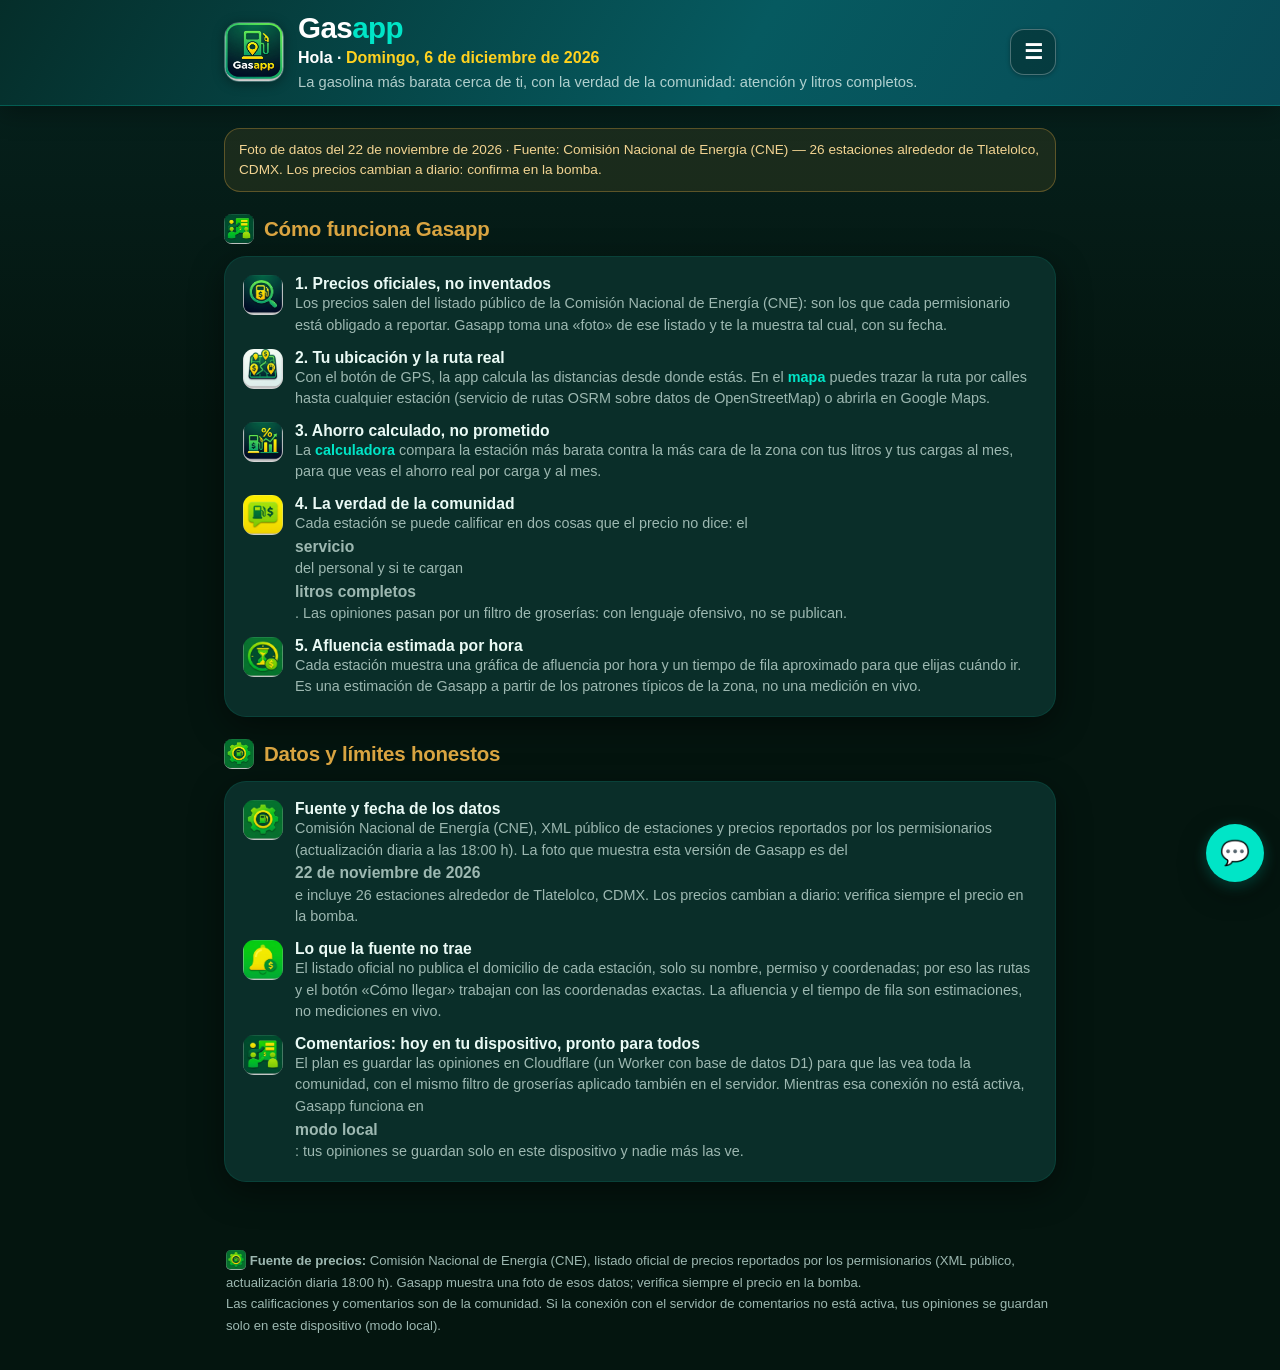
==== commit f3853109: "Add files via upload" ====
--- a/acerca.html
+++ b/acerca.html
@@ -26,6 +26,7 @@
     <a href="index.html"><img src="assets/icono-favoritos.png" alt=""> Inicio</a>
     <a href="mapa.html"><img src="assets/icono-mapa.png" alt=""> Mapa</a>
     <a href="calculadora.html"><img src="assets/icono-estadisticas.png" alt=""> Calculadora</a>
+    <a href="rendimiento.html"><img src="assets/icono-tiempo.png" alt=""> Rendimiento</a>
     <a href="radio.html"><img src="assets/icono-alertas.png" alt=""> Radio</a>
     <a href="acerca.html"><img src="assets/icono-comunidad.png" alt=""> Cómo funciona</a>
     <button type="button" class="btn-instalar">📲 Descargar la app</button>
@@ -55,7 +56,7 @@
       <div class="paso">
         <img src="assets/icono-resenas.png" alt="">
         <div><strong>4. La verdad de la comunidad</strong>
-        <span>Cada estación se puede calificar en dos cosas que el precio no dice: la <strong>atención</strong> del personal y si te cargan <strong>litros completos</strong>. Las opiniones pasan por un filtro de groserías: con lenguaje ofensivo, no se publican.</span></div>
+        <span>Cada estación se puede calificar en dos cosas que el precio no dice: el <strong>servicio</strong> del personal y si te cargan <strong>litros completos</strong>. Las opiniones pasan por un filtro de groserías: con lenguaje ofensivo, no se publican.</span></div>
       </div>
       <div class="paso">
         <img src="assets/icono-tiempo.png" alt="">
--- a/estilos.css
+++ b/estilos.css
@@ -62,7 +62,7 @@
   button.activo{background:var(--verde); color:#03231d; border-color:transparent; font-weight:700; box-shadow:0 4px 14px rgba(0,229,199,.30);}
   button.destacado{background:var(--verde); color:#03231d; border-color:transparent; font-weight:700; box-shadow:0 4px 14px rgba(0,229,199,.30);}
   button:disabled{opacity:.55; cursor:default;}
-  input[type="search"], input[type="number"], input[type="text"], textarea{
+  input[type="search"], input[type="number"], input[type="text"], input[type="date"], textarea{
     font:inherit; color:var(--texto); background:var(--tarjeta2);
     border:1px solid rgba(0,229,199,.14); border-radius:12px; padding:10px 12px; width:100%;
     transition:border-color .18s ease, box-shadow .18s ease, background .18s ease;
@@ -107,6 +107,19 @@
   .calif{font-size:.88rem; font-weight:600; color:#f5b921;}
   .calif small{color:var(--texto2); font-weight:400;}
   .sin-calif{font-size:.85rem; color:var(--texto2);}
+  /* Estrellas gráficas de un promedio (pintarEstrellas) */
+  .estrellas-ver{display:inline-flex; gap:1px; font-size:.95rem; line-height:1; vertical-align:-1px;}
+  .estrellas-ver .est{color:#27544b;}
+  .estrellas-ver .est.llena{color:#ffb340;}
+  .estrellas-ver .est.media{
+    background:linear-gradient(90deg,#ffb340 50%,#27544b 50%);
+    -webkit-background-clip:text; background-clip:text; color:transparent;
+  }
+  /* Sección «Valoración» del detalle de estación */
+  .valoracion-fila{display:flex; align-items:center; gap:10px; margin-top:9px; font-size:.95rem; flex-wrap:wrap;}
+  .valoracion-fila .valoracion-criterio{min-width:132px; color:var(--texto2); font-weight:500;}
+  .valoracion-fila .estrellas-ver{font-size:1.18rem;}
+  .valoracion-fila strong{color:#f5b921;}
   /* Modal de detalle */
   #velo{
     position:fixed; inset:0; background:rgba(0,0,0,.62); z-index:50;
@@ -211,10 +224,22 @@
     box-shadow:0 3px 10px rgba(0,0,0,.4); white-space:nowrap; text-align:center;
   }
   .marcador-precio.mejor{background:var(--amarillo); color:#4a3800;}
-  .marcador-usuario{
-    background:#0071e3; color:#fff; font-size:.75rem; font-weight:700;
-    border-radius:999px; padding:4px 9px; border:2px solid #fff;
-    box-shadow:0 3px 10px rgba(0,0,0,.3); white-space:nowrap;
+  /* Marca «Estás aquí»: punto azul con anillo pulsante */
+  .punto-usuario{position:relative; width:22px; height:22px;}
+  .punto-usuario-centro{
+    position:absolute; left:50%; top:50%; width:14px; height:14px; margin:-7px 0 0 -7px;
+    background:#1a73e8; border:2.5px solid #fff; border-radius:50%;
+    box-shadow:0 1px 6px rgba(0,0,0,.45);
+  }
+  .punto-usuario-anillo{
+    position:absolute; left:50%; top:50%; width:14px; height:14px; margin:-7px 0 0 -7px;
+    border-radius:50%; background:rgba(26,115,232,.45);
+    animation:pulso-usuario 2s ease-out infinite;
+  }
+  @keyframes pulso-usuario{
+    0%{transform:scale(1); opacity:.8;}
+    70%{transform:scale(3.2); opacity:0;}
+    100%{transform:scale(3.2); opacity:0;}
   }
   .leaflet-popup-content-wrapper{background:#0a2e29; color:var(--texto); border-radius:14px; box-shadow:0 14px 40px rgba(0,0,0,.5);}
   .leaflet-popup-tip{background:#0a2e29;}
@@ -356,3 +381,127 @@
   .barra-player .sonando-txt strong{color:var(--verde);}
   .barra-player label{font-size:.82rem; color:var(--texto2); font-weight:500; display:flex; align-items:center; gap:8px;}
   .nota-radio{font-size:.85rem; color:var(--texto2); line-height:1.55;}
+  /* ===== Rendimiento por carga ===== */
+  input[type="date"]{color-scheme:dark;}
+  .consejo{font-size:.9rem; color:var(--texto2); line-height:1.6;}
+  .consejo strong{color:var(--amarillo);}
+  .resumen{display:flex; gap:10px; flex-wrap:wrap;}
+  .res{
+    flex:1; min-width:104px; background:var(--tarjeta2); border:1px solid rgba(0,229,199,.08);
+    border-radius:16px; padding:12px 10px; text-align:center;
+  }
+  .res .res-tipo{font-size:.7rem; font-weight:600; color:var(--texto2); text-transform:uppercase; letter-spacing:.07em;}
+  .res .res-valor{font-size:1.3rem; font-weight:700; color:var(--verde); margin-top:3px;}
+  .res .res-valor small{font-size:.78rem; color:var(--texto2); font-weight:600;}
+  .res .res-det{font-size:.74rem; color:var(--texto2); margin-top:4px; line-height:1.4;}
+  .reg-item{display:flex; gap:12px; align-items:center; padding:12px 0; border-top:1px solid rgba(0,229,199,.10);}
+  .reg-item:first-child{border-top:none; padding-top:2px;}
+  .reg-info{flex:1; min-width:0;}
+  .reg-est{font-weight:600; font-size:.95rem; line-height:1.3;}
+  .reg-meta{color:var(--texto2); font-size:.8rem; margin-top:2px; line-height:1.5;}
+  .reg-rend{text-align:right; flex:none;}
+  .reg-rend .num{font-size:1.25rem; font-weight:700; color:var(--verde); line-height:1.1;}
+  .reg-rend .num.sin{color:var(--texto2); font-size:1rem;}
+  .reg-rend .km{font-size:.7rem; color:var(--texto2); margin-top:2px;}
+  .btn-borrar{flex:none; padding:7px 13px; font-size:.8rem;}
+  .prom-fila{display:flex; align-items:center; gap:12px; padding:10px 0; border-top:1px solid rgba(0,229,199,.10);}
+  .prom-fila:first-child{border-top:none;}
+  .prom-info{flex:1; min-width:0;}
+  .prom-nombre{font-weight:600; font-size:.92rem; line-height:1.3; color:var(--texto);}
+  .prom-nombre::first-letter{color:inherit;}
+  .prom-meta{color:var(--texto2); font-size:.76rem; margin-top:2px;}
+  .prom-barra{height:6px; border-radius:3px; background:#123c34; margin-top:6px; overflow:hidden;}
+  .prom-barra i{display:block; height:100%; background:var(--verde); border-radius:3px;}
+  .prom-valor{font-weight:700; color:var(--verde); font-size:1.05rem; flex:none; text-align:right; line-height:1.1;}
+  .prom-valor small{display:block; color:var(--texto2); font-weight:500; font-size:.68rem; margin-top:2px;}
+
+  /* ===== Radio: barra inferior compartida (mini-reproductor) ===== */
+  .barra-radio{
+    position:fixed; left:0; right:0; bottom:0; z-index:80;
+    display:flex; align-items:center; gap:6px;
+    padding:8px 10px calc(8px + env(safe-area-inset-bottom));
+    background:rgba(7,35,30,.96); border-top:1px solid rgba(0,229,199,.35);
+    box-shadow:0 -8px 30px rgba(0,0,0,.5);
+    -webkit-backdrop-filter:blur(8px); backdrop-filter:blur(8px);
+  }
+  .barra-radio[hidden]{display:none;}
+  body.con-barra-radio{padding-bottom:76px;}
+  body.con-barra-radio .hoja-instalar{bottom:88px;}
+  .br-btn{
+    flex:none; width:40px; height:40px; padding:0; justify-content:center;
+    border-radius:50%; font-size:1rem; line-height:1;
+  }
+  .br-btn.br-play{
+    width:46px; height:46px; font-size:1.15rem;
+    background:var(--verde); color:#03231d; border:none;
+    box-shadow:0 4px 14px rgba(0,229,199,.3);
+  }
+  .br-nombre{
+    flex:1; min-width:0; padding:4px 2px;
+    font-weight:700; font-size:.95rem; color:var(--texto);
+    white-space:nowrap; overflow:hidden; text-overflow:ellipsis;
+  }
+  .barra-radio.sonando .br-nombre{color:var(--verde);}
+  .br-estado{
+    flex:none; max-width:92px; text-align:right;
+    font-size:.66rem; font-weight:700; letter-spacing:.05em;
+    color:var(--amarillo); text-transform:uppercase; line-height:1.25;
+  }
+
+  /* ===== Asistente: burbuja y panel de chat ===== */
+  .chat-burbuja{
+    position:fixed; right:16px; bottom:18px; z-index:95;
+    width:58px; height:58px; border-radius:50%; padding:0; justify-content:center;
+    background:var(--verde); color:#03231d; border:none; font-size:1.5rem;
+    box-shadow:0 10px 26px rgba(0,0,0,.5), 0 4px 14px rgba(0,229,199,.35);
+  }
+  body.con-barra-radio .chat-burbuja{bottom:90px;}
+  .chat-panel{
+    position:fixed; right:14px; bottom:86px; z-index:96;
+    width:min(360px, calc(100vw - 28px));
+    height:min(520px, calc(100vh - 120px));
+    display:flex; flex-direction:column;
+    background:var(--tarjeta); border:1px solid rgba(0,229,199,.25); border-radius:20px;
+    box-shadow:0 24px 70px rgba(0,0,0,.6); overflow:hidden;
+  }
+  .chat-panel[hidden]{display:none;}
+  body.con-barra-radio .chat-panel{bottom:158px; height:min(520px, calc(100vh - 195px));}
+  .chat-cabeza{
+    display:flex; align-items:center; justify-content:space-between; gap:8px;
+    padding:12px 14px; font-weight:700; color:#fff;
+    background:linear-gradient(120deg, #052e2a 0%, #065a60 58%, #084a56 100%);
+  }
+  .chat-cabeza button{
+    width:34px; height:34px; padding:0; justify-content:center; border-radius:50%;
+    background:rgba(4,21,15,.35); color:#fff; border:1px solid rgba(255,255,255,.28);
+    box-shadow:none; font-size:.9rem;
+  }
+  .chat-msjs{
+    flex:1; overflow-y:auto; padding:12px;
+    display:flex; flex-direction:column; gap:8px;
+  }
+  .chat-msj{
+    max-width:88%; padding:9px 12px; border-radius:14px;
+    font-size:.9rem; line-height:1.5; overflow-wrap:break-word;
+  }
+  .chat-msj.bot{
+    align-self:flex-start; background:var(--tarjeta2);
+    border:1px solid rgba(0,229,199,.12); border-bottom-left-radius:4px;
+  }
+  .chat-msj.bot strong{color:var(--verde);}
+  .chat-msj.usuario{
+    align-self:flex-end; background:var(--verde); color:#03231d;
+    border-bottom-right-radius:4px; font-weight:600;
+  }
+  .chat-chips{display:flex; flex-wrap:wrap; gap:6px; padding:0 12px 10px;}
+  .chat-chip{font-size:.78rem; padding:7px 11px; border-radius:999px;}
+  .chat-form{
+    display:flex; gap:8px; align-items:center;
+    padding:10px 12px calc(10px + env(safe-area-inset-bottom));
+    border-top:1px solid rgba(0,229,199,.12);
+  }
+  .chat-form input{flex:1; min-width:0;}
+  .chat-form button[type="submit"]{
+    flex:none; width:44px; height:44px; padding:0; justify-content:center;
+    background:var(--verde); color:#03231d; border:none; border-radius:50%;
+  }
